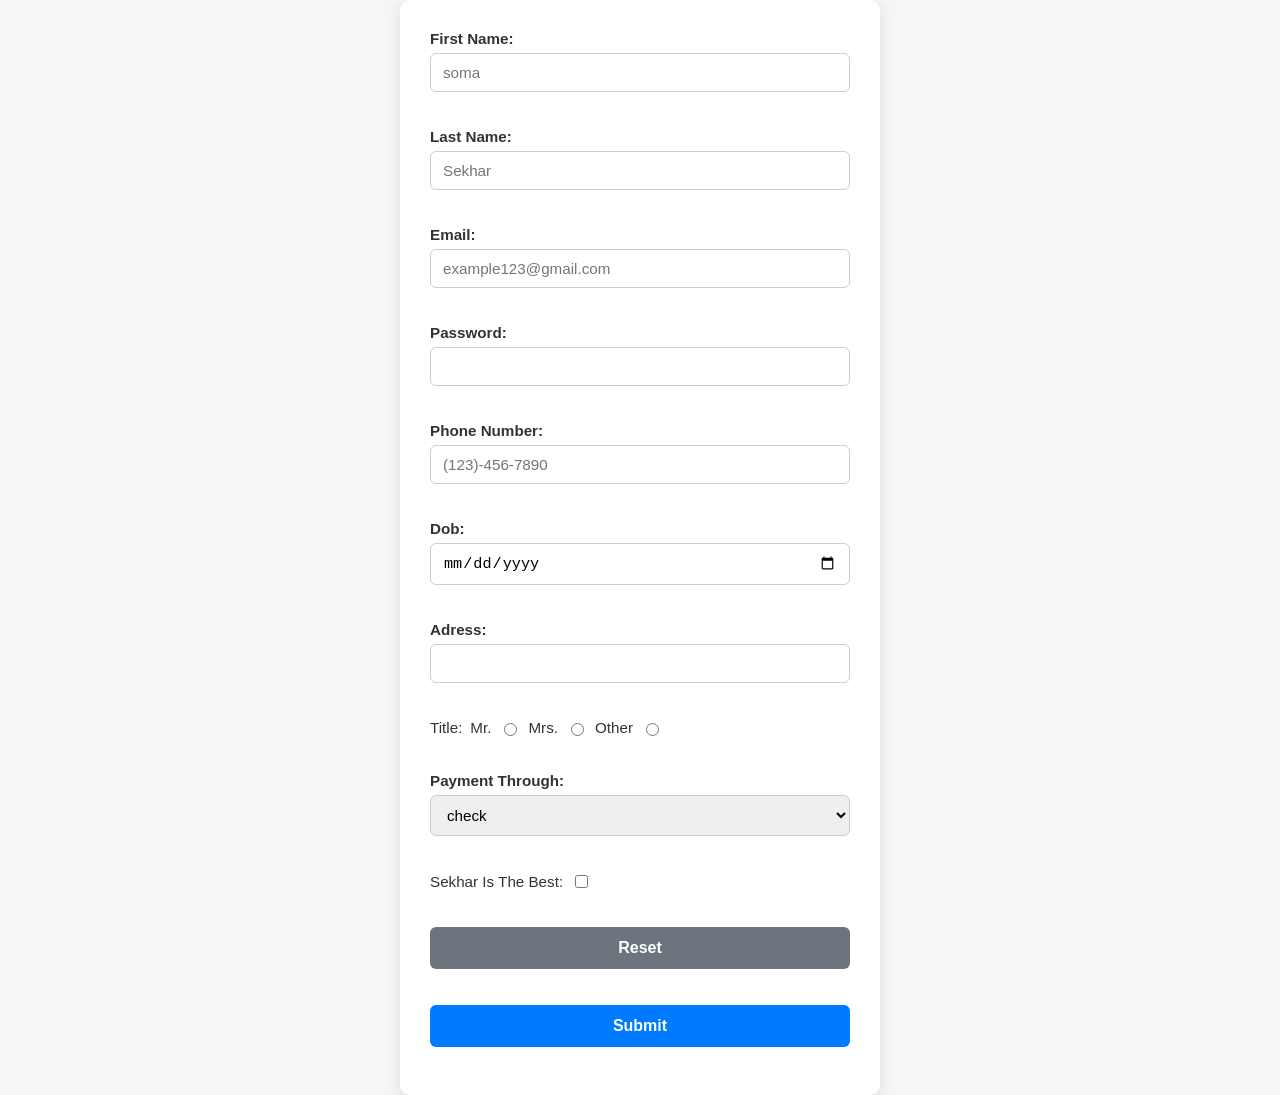
==== index.html @ 059b7fbb "Add files via upload" ====
<!DOCTYPE html>
<html>
<head>
    <title>My first website</title>
    <link rel="stylesheet" href="stylesheet.css">

</head>
<body>

    <form  method="GET" action="successful.html">

        <div>
            <label for="fname">first name:</label>
            <input type="text" id="fname" name="fname" placeholder="soma" required>
        </div>

        <br>

        <div>
            <label for="lname">last name:</label>
            <input type="text" id="lname" name="lname" placeholder="Sekhar" required>
        </div>

        <br>

         <div>
            <label for="email">email:</label>
            <input type="email" id="email" name="email" placeholder="example123@gmail.com">
        </div>

        <br>
        <div>
            <label for="pass">password:</label>
            <input type="password" id="pass" name="pass" maxlength="12" required>
        </div>

        <br>

     

        <div>
            <label for="phone">phone number:</label>
            <input type="tel" id="phone" name="phone" placeholder="(123)-456-7890">
        </div>

        <br>

        <div>
            <label for="bdate">dob:</label>
            <input type="date" id="bdate" name="bdate">
        </div>

        <br>

        <div>
            <label for="quantity">adress:</label>
            <input type="number" id="quantity" name="quantity" min="0" max="99000" value="">
        </div>

        <br>

        <div>
            <label for="title">title:</label>

            <label for="Mr.">Mr.</label>
            <input type="radio" id="Mr." name="title" value="Mr.">

            <label for="Mrs.">Mrs.</label>
            <input type="radio" id="Mrs." name="title" value="Mrs.">

            <label for="PhD.">other</label>
            <input type="radio" id="PhD." name="title" value="PhD.">
        </div>

        <br>

        <div>
            <label for="payment">payment through:</label>
            <select id="payment" name="payment">
                <option value="visa">check</option>
                <option value="mastercard">cash </option>
                <option value="giftcard">google pay</option>
            </select>
        </div>

        <br>

        <div>
            <label for="subscribe">sekhar is the best:</label>
            <input type="checkbox" id="subscribe" name="subscribe">
        </div>

        <br>

        <div>
            <input type="reset">
        </div>

        <br>

        <div>
            <input type="submit">
        </div>

    </form>

</body>
</html>
---- stylesheet.css ----
/* Reset and center the form on the page */
body {
    font-family: 'Segoe UI', Tahoma, Geneva, Verdana, sans-serif;
    background-color: #f4f7f6;
    display: flex;
    justify-content: center;
    align-items: center;
    min-height: 100vh;
    margin: 0;
}

/* Card layout for the form */
form {
    background-color: #ffffff;
    padding: 30px;
    border-radius: 10px;
    box-shadow: 0 4px 15px rgba(0, 0, 0, 0.1);
    width: 100%;
    max-width: 420px;
}

/* Container spacing (replaces the need for <br> tags) */
form > div {
    margin-bottom: 18px;
    display: flex;
    flex-direction: column;
}

/* General label styling */
label {
    font-weight: 600;
    margin-bottom: 6px;
    color: #333333;
    text-transform: capitalize;
    font-size: 0.95rem;
}

/* Input fields and Select dropdown styling */
input[type="text"],
input[type="email"],
input[type="password"],
input[type="tel"],
input[type="date"],
input[type="number"],
select {
    padding: 10px 12px;
    border: 1px solid #ccc;
    border-radius: 6px;
    font-size: 0.95rem;
    outline: none;
    transition: border-color 0.2s ease, box-shadow 0.2s ease;
}

/* Highlight input field when active */
input[type="text"]:focus,
input[type="email"]:focus,
input[type="password"]:focus,
input[type="tel"]:focus,
input[type="date"]:focus,
input[type="number"]:focus,
select:focus {
    border-color: #007bff;
    box-shadow: 0 0 5px rgba(0, 123, 255, 0.25);
}

/* Radio buttons and Checkbox alignment */
form > div:has(input[type="radio"]),
form > div:has(input[type="checkbox"]) {
    flex-direction: row;
    align-items: center;
    gap: 8px;
    flex-wrap: wrap;
}

form > div:has(input[type="radio"]) label,
form > div:has(input[type="checkbox"]) label {
    margin-bottom: 0;
    font-weight: normal;
}

/* Submit and Reset Buttons */
input[type="submit"],
input[type="reset"] {
    padding: 12px;
    border: none;
    border-radius: 6px;
    font-size: 1rem;
    font-weight: bold;
    cursor: pointer;
    transition: background-color 0.2s ease;
}

input[type="submit"] {
    background-color: #007bff;
    color: #ffffff;
}

input[type="submit"]:hover {
    background-color: #0056b3;
}

input[type="reset"] {
    background-color: #6c757d;
    color: #ffffff;
}

input[type="reset"]:hover {
    background-color: #5a6268;
}
/* Success Container Card */
.profile-card {
    background-color: #ffffff;
    padding: 30px;
    border-radius: 12px;
    box-shadow: 0 4px 15px rgba(0, 0, 0, 0.1);
    width: 100%;
    max-width: 420px;
    text-align: center;
}

/* Image Container & Frame Styling */
.image-container {
    width: 100%;
    max-width: 320px;
    height: 380px;
    margin: 0 auto 20px auto;
    border-radius: 10px;
    overflow: hidden;
    box-shadow: 0 4px 12px rgba(0, 0, 0, 0.15);
    border: 3px solid #007bff;
}

/* Image Fit and Aspect Ratio */
.profile-img {
    width: 100%;
    height: 100%;
    object-fit: cover;
    object-position: center top;
    display: block;
}

/* Success Page Heading & Text */
.profile-card h1 {
    color: #333333;
    font-size: 1.6rem;
    margin-bottom: 8px;
}

.profile-card p {
    color: #666666;
    font-size: 1rem;
    margin-bottom: 24px;
}

/* Back Button */
.btn-back {
    display: inline-block;
    padding: 10px 24px;
    background-color: #007bff;
    color: #ffffff;
    text-decoration: none;
    border-radius: 6px;
    font-weight: bold;
    transition: background-color 0.2s ease;
}

.btn-back:hover {
    background-color: #0056b3;
}
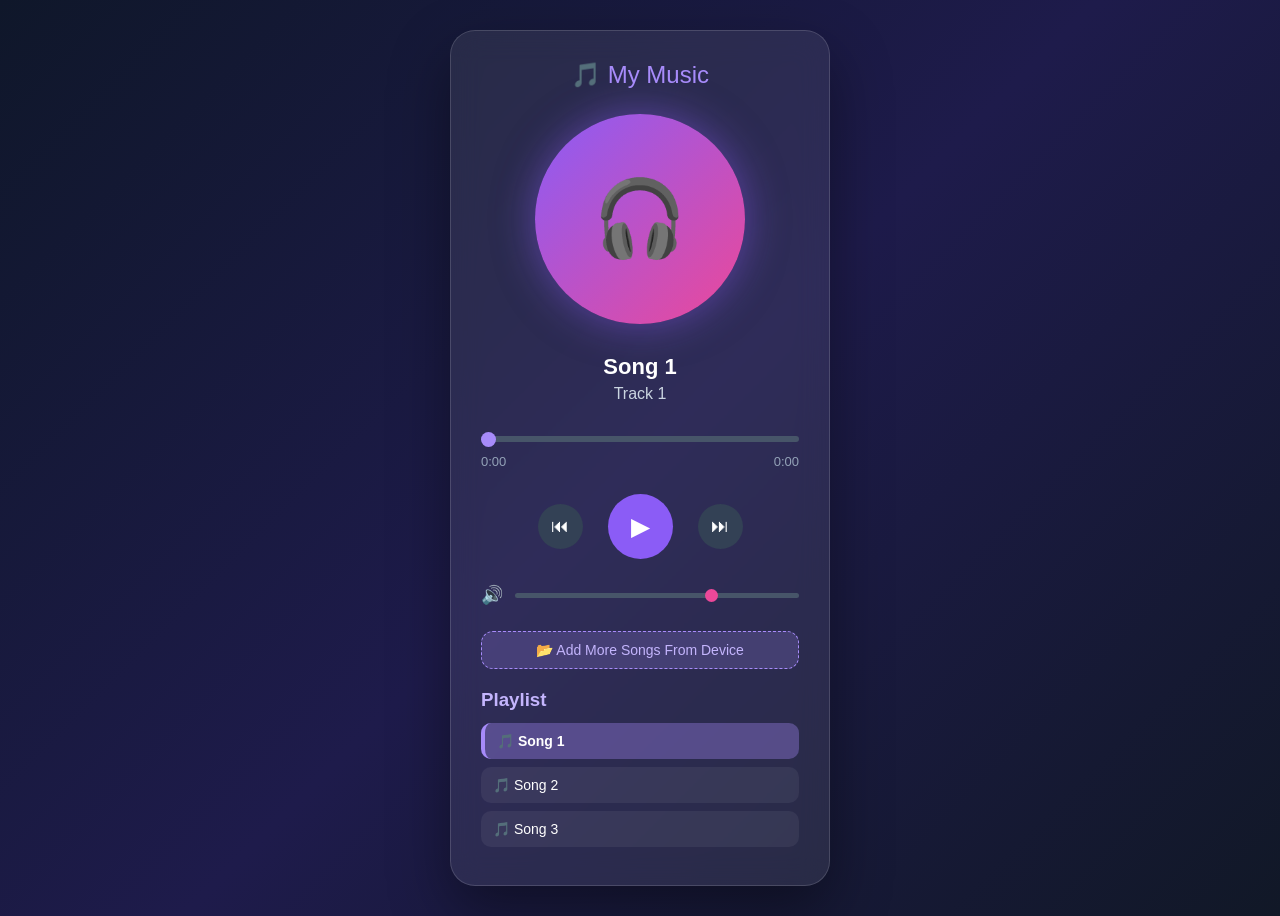
==== commit 11639d8a: "Add files via upload" ====
--- a/index.html
+++ b/index.html
@@ -1,108 +1,493 @@
 <!DOCTYPE html>
-<html>
+<html lang="en">
+
 <head>
-    <title>My first website</title>
-    <link rel="stylesheet" href="stylesheet.css">
-
+    <meta charset="UTF-8">
+    <meta name="viewport" content="width=device-width, initial-scale=1.0">
+    <title>My Music Player</title>
+
+    <style>
+        /* =========================
+           BASIC
+        ========================= */
+        * {
+            margin: 0;
+            padding: 0;
+            box-sizing: border-box;
+        }
+
+        body {
+            min-height: 100vh;
+            font-family: Arial, sans-serif;
+            background: linear-gradient(135deg, #0f172a, #1e1b4b, #111827);
+            color: white;
+            display: flex;
+            justify-content: center;
+            align-items: center;
+            padding: 30px;
+        }
+
+        /* =========================
+           MUSIC PLAYER
+        ========================= */
+        .player {
+            width: 380px;
+            padding: 30px;
+            background: rgba(255, 255, 255, 0.08);
+            border: 1px solid rgba(255, 255, 255, 0.15);
+            border-radius: 25px;
+            backdrop-filter: blur(15px);
+            box-shadow: 0 25px 60px rgba(0, 0, 0, 0.4);
+            text-align: center;
+            animation: appear 1s ease;
+        }
+
+        /* =========================
+           TITLE
+        ========================= */
+        .title {
+            font-size: 24px;
+            margin-bottom: 25px;
+        }
+
+        .title span {
+            color: #a78bfa;
+        }
+
+        /* =========================
+           ALBUM ART
+        ========================= */
+        .album {
+            width: 210px;
+            height: 210px;
+            margin: auto;
+            border-radius: 50%;
+            background: linear-gradient(135deg, #8b5cf6, #ec4899);
+            display: flex;
+            justify-content: center;
+            align-items: center;
+            font-size: 75px;
+            box-shadow: 0 0 40px rgba(139, 92, 246, 0.5);
+            animation: rotate 8s linear infinite;
+            animation-play-state: paused;
+        }
+
+        .album.playing {
+            animation-play-state: running;
+        }
+
+        /* =========================
+           SONG DETAILS
+        ========================= */
+        .song-name {
+            font-size: 22px;
+            margin-top: 30px;
+            word-break: break-word;
+        }
+
+        .artist {
+            color: #cbd5e1;
+            margin-top: 5px;
+        }
+
+        /* =========================
+           PROGRESS BAR
+        ========================= */
+        .progress-area {
+            margin-top: 25px;
+        }
+
+        .progress {
+            width: 100%;
+            height: 6px;
+            appearance: none;
+            background: #475569;
+            border-radius: 10px;
+            cursor: pointer;
+        }
+
+        .progress::-webkit-slider-thumb {
+            appearance: none;
+            width: 15px;
+            height: 15px;
+            border-radius: 50%;
+            background: #a78bfa;
+            cursor: pointer;
+        }
+
+        .time {
+            display: flex;
+            justify-content: space-between;
+            margin-top: 8px;
+            color: #94a3b8;
+            font-size: 13px;
+        }
+
+        /* =========================
+           CONTROLS
+        ========================= */
+        .controls {
+            display: flex;
+            justify-content: center;
+            align-items: center;
+            gap: 25px;
+            margin-top: 25px;
+        }
+
+        .control {
+            width: 45px;
+            height: 45px;
+            border: none;
+            border-radius: 50%;
+            background: #334155;
+            color: white;
+            font-size: 18px;
+            cursor: pointer;
+            transition: 0.3s;
+        }
+
+        .control:hover {
+            transform: scale(1.15);
+            background: #8b5cf6;
+        }
+
+        .play {
+            width: 65px;
+            height: 65px;
+            font-size: 25px;
+            background: #8b5cf6;
+        }
+
+        .play:hover {
+            background: #a78bfa;
+            box-shadow: 0 0 25px rgba(167, 139, 250, 0.6);
+        }
+
+        /* =========================
+           VOLUME
+        ========================= */
+        .volume {
+            margin-top: 25px;
+            display: flex;
+            align-items: center;
+            gap: 12px;
+        }
+
+        .volume span {
+            font-size: 18px;
+        }
+
+        .volume input {
+            width: 100%;
+            appearance: none;
+            height: 5px;
+            background: #475569;
+            border-radius: 10px;
+        }
+
+        .volume input::-webkit-slider-thumb {
+            appearance: none;
+            width: 13px;
+            height: 13px;
+            border-radius: 50%;
+            background: #ec4899;
+        }
+
+        /* =========================
+           FILE INPUT BUTTON
+        ========================= */
+        .upload-btn {
+            display: block;
+            width: 100%;
+            margin-top: 25px;
+            padding: 10px;
+            background: rgba(167, 139, 250, 0.2);
+            border: 1px dashed #a78bfa;
+            border-radius: 12px;
+            color: #c4b5fd;
+            font-size: 14px;
+            cursor: pointer;
+            transition: 0.3s;
+        }
+
+        .upload-btn:hover {
+            background: rgba(167, 139, 250, 0.35);
+            color: white;
+        }
+
+        #fileInput {
+            display: none;
+        }
+
+        /* =========================
+           PLAYLIST
+        ========================= */
+        .playlist {
+            margin-top: 20px;
+            text-align: left;
+            max-height: 180px;
+            overflow-y: auto;
+        }
+
+        .playlist h3 {
+            margin-bottom: 12px;
+            color: #c4b5fd;
+        }
+
+        .song {
+            padding: 10px 12px;
+            margin-bottom: 8px;
+            border-radius: 10px;
+            background: rgba(255, 255, 255, 0.06);
+            cursor: pointer;
+            transition: 0.3s;
+            font-size: 14px;
+            white-space: nowrap;
+            overflow: hidden;
+            text-overflow: ellipsis;
+        }
+
+        .song:hover {
+            background: rgba(167, 139, 250, 0.2);
+            transform: translateX(6px);
+        }
+
+        .song.active {
+            background: rgba(167, 139, 250, 0.35);
+            font-weight: bold;
+            border-left: 4px solid #a78bfa;
+        }
+
+        /* =========================
+           ANIMATIONS
+        ========================= */
+        @keyframes rotate {
+            from { transform: rotate(0deg); }
+            to { transform: rotate(360deg); }
+        }
+
+        @keyframes appear {
+            from {
+                opacity: 0;
+                transform: translateY(40px);
+            }
+            to {
+                opacity: 1;
+                transform: translateY(0);
+            }
+        }
+
+        /* =========================
+           RESPONSIVE
+        ========================= */
+        @media (max-width: 500px) {
+            body { padding: 15px; }
+            .player { width: 100%; padding: 25px 20px; }
+            .album { width: 180px; height: 180px; font-size: 60px; }
+            .controls { gap: 15px; }
+        }
+    </style>
 </head>
+
 <body>
 
-    <form  method="GET" action="successful.html">
-
-        <div>
-            <label for="fname">first name:</label>
-            <input type="text" id="fname" name="fname" placeholder="soma" required>
+    <audio id="audio"></audio>
+
+    <div class="player">
+
+        <div class="title">
+            🎵 <span>My Music</span>
         </div>
 
-        <br>
-
-        <div>
-            <label for="lname">last name:</label>
-            <input type="text" id="lname" name="lname" placeholder="Sekhar" required>
+        <div class="album" id="albumArt">🎧</div>
+
+        <h2 class="song-name" id="songTitle">Song 1</h2>
+        <p class="artist" id="artistName">Track 1</p>
+
+        <div class="progress-area">
+            <input type="range" class="progress" id="progress" min="0" max="100" value="0">
+            <div class="time">
+                <span id="currentTime">0:00</span>
+                <span id="duration">0:00</span>
+            </div>
         </div>
 
-        <br>
-
-         <div>
-            <label for="email">email:</label>
-            <input type="email" id="email" name="email" placeholder="example123@gmail.com">
+        <div class="controls">
+            <button class="control" id="prevBtn">⏮</button>
+            <button class="control play" id="playBtn">▶</button>
+            <button class="control" id="nextBtn">⏭</button>
         </div>
 
-        <br>
-        <div>
-            <label for="pass">password:</label>
-            <input type="password" id="pass" name="pass" maxlength="12" required>
+        <div class="volume">
+            <span>🔊</span>
+            <input type="range" id="volumeSlider" min="0" max="100" value="70">
         </div>
 
-        <br>
-
-     
-
-        <div>
-            <label for="phone">phone number:</label>
-            <input type="tel" id="phone" name="phone" placeholder="(123)-456-7890">
+        <!-- FILE INPUT FOR EXTRA SONGS -->
+        <label for="fileInput" class="upload-btn">
+            📂 Add More Songs From Device
+        </label>
+        <input type="file" id="fileInput" accept="audio/*" multiple>
+
+        <div class="playlist">
+            <h3>Playlist</h3>
+            <div id="playlistContainer"></div>
         </div>
 
-        <br>
-
-        <div>
-            <label for="bdate">dob:</label>
-            <input type="date" id="bdate" name="bdate">
-        </div>
-
-        <br>
-
-        <div>
-            <label for="quantity">adress:</label>
-            <input type="number" id="quantity" name="quantity" min="0" max="99000" value="">
-        </div>
-
-        <br>
-
-        <div>
-            <label for="title">title:</label>
-
-            <label for="Mr.">Mr.</label>
-            <input type="radio" id="Mr." name="title" value="Mr.">
-
-            <label for="Mrs.">Mrs.</label>
-            <input type="radio" id="Mrs." name="title" value="Mrs.">
-
-            <label for="PhD.">other</label>
-            <input type="radio" id="PhD." name="title" value="PhD.">
-        </div>
-
-        <br>
-
-        <div>
-            <label for="payment">payment through:</label>
-            <select id="payment" name="payment">
-                <option value="visa">check</option>
-                <option value="mastercard">cash </option>
-                <option value="giftcard">google pay</option>
-            </select>
-        </div>
-
-        <br>
-
-        <div>
-            <label for="subscribe">sekhar is the best:</label>
-            <input type="checkbox" id="subscribe" name="subscribe">
-        </div>
-
-        <br>
-
-        <div>
-            <input type="reset">
-        </div>
-
-        <br>
-
-        <div>
-            <input type="submit">
-        </div>
-
-    </form>
+    </div>
+
+    <script>
+        // Configured directly with song1.mp3, song2.mp3, and song3.mp3
+        let playlist = [
+            {
+                title: "Song 1",
+                artist: "Track 1",
+                src: "song1.mp3"
+            },
+            {
+                title: "Song 2",
+                artist: "Track 2",
+                src: "song2.mp3"
+            },
+            {
+                title: "Song 3",
+                artist: "Track 3",
+                src: "song3.mp3"
+            }
+        ];
+
+        let currentTrack = 0;
+        let isPlaying = false;
+
+        const audio = document.getElementById("audio");
+        const playBtn = document.getElementById("playBtn");
+        const prevBtn = document.getElementById("prevBtn");
+        const nextBtn = document.getElementById("nextBtn");
+        const progress = document.getElementById("progress");
+        const currentTimeEl = document.getElementById("currentTime");
+        const durationEl = document.getElementById("duration");
+        const volumeSlider = document.getElementById("volumeSlider");
+        const songTitle = document.getElementById("songTitle");
+        const artistName = document.getElementById("artistName");
+        const albumArt = document.getElementById("albumArt");
+        const fileInput = document.getElementById("fileInput");
+        const playlistContainer = document.getElementById("playlistContainer");
+
+        // Load the initial playlist on page setup
+        window.addEventListener("DOMContentLoaded", () => {
+            renderPlaylist();
+            loadSong(0);
+        });
+
+        // Handle additional file imports dynamically
+        fileInput.addEventListener("change", (e) => {
+            const files = Array.from(e.target.files);
+
+            files.forEach((file) => {
+                const songUrl = URL.createObjectURL(file);
+                const cleanName = file.name.replace(/\.[^/.]+$/, "");
+
+                playlist.push({
+                    title: cleanName,
+                    artist: "Local Track",
+                    src: songUrl
+                });
+            });
+
+            renderPlaylist();
+        });
+
+        function renderPlaylist() {
+            playlistContainer.innerHTML = "";
+            playlist.forEach((song, idx) => {
+                const songDiv = document.createElement("div");
+                songDiv.className = `song ${idx === currentTrack ? 'active' : ''}`;
+                songDiv.innerText = `🎵 ${song.title}`;
+                songDiv.addEventListener("click", () => {
+                    loadSong(idx);
+                    audio.play();
+                });
+                playlistContainer.appendChild(songDiv);
+            });
+        }
+
+        function loadSong(index) {
+            if (playlist.length === 0) return;
+            currentTrack = index;
+            audio.src = playlist[index].src;
+            songTitle.innerText = playlist[index].title;
+            artistName.innerText = playlist[index].artist;
+
+            renderPlaylist();
+        }
+
+        function togglePlay() {
+            if (playlist.length === 0) return;
+            if (isPlaying) {
+                audio.pause();
+            } else {
+                audio.play();
+            }
+        }
+
+        playBtn.addEventListener("click", togglePlay);
+
+        audio.addEventListener("play", () => {
+            isPlaying = true;
+            playBtn.innerText = "⏸";
+            albumArt.classList.add("playing");
+        });
+
+        audio.addEventListener("pause", () => {
+            isPlaying = false;
+            playBtn.innerText = "▶";
+            albumArt.classList.remove("playing");
+        });
+
+        audio.addEventListener("timeupdate", () => {
+            if (audio.duration) {
+                progress.value = (audio.currentTime / audio.duration) * 100;
+                currentTimeEl.innerText = formatTime(audio.currentTime);
+                durationEl.innerText = formatTime(audio.duration);
+            }
+        });
+
+        progress.addEventListener("input", () => {
+            if (audio.duration) {
+                audio.currentTime = (progress.value / 100) * audio.duration;
+            }
+        });
+
+        volumeSlider.addEventListener("input", (e) => {
+            audio.volume = e.target.value / 100;
+        });
+
+        prevBtn.addEventListener("click", () => {
+            if (playlist.length === 0) return;
+            currentTrack = (currentTrack - 1 + playlist.length) % playlist.length;
+            loadSong(currentTrack);
+            audio.play();
+        });
+
+        nextBtn.addEventListener("click", () => {
+            if (playlist.length === 0) return;
+            currentTrack = (currentTrack + 1) % playlist.length;
+            loadSong(currentTrack);
+            audio.play();
+        });
+
+        audio.addEventListener("ended", () => {
+            nextBtn.click();
+        });
+
+        function formatTime(seconds) {
+            const mins = Math.floor(seconds / 60);
+            const secs = Math.floor(seconds % 60);
+            return `${mins}:${secs < 10 ? "0" : ""}${secs}`;
+        }
+
+        audio.volume = volumeSlider.value / 100;
+    </script>
 
 </body>
 </html>
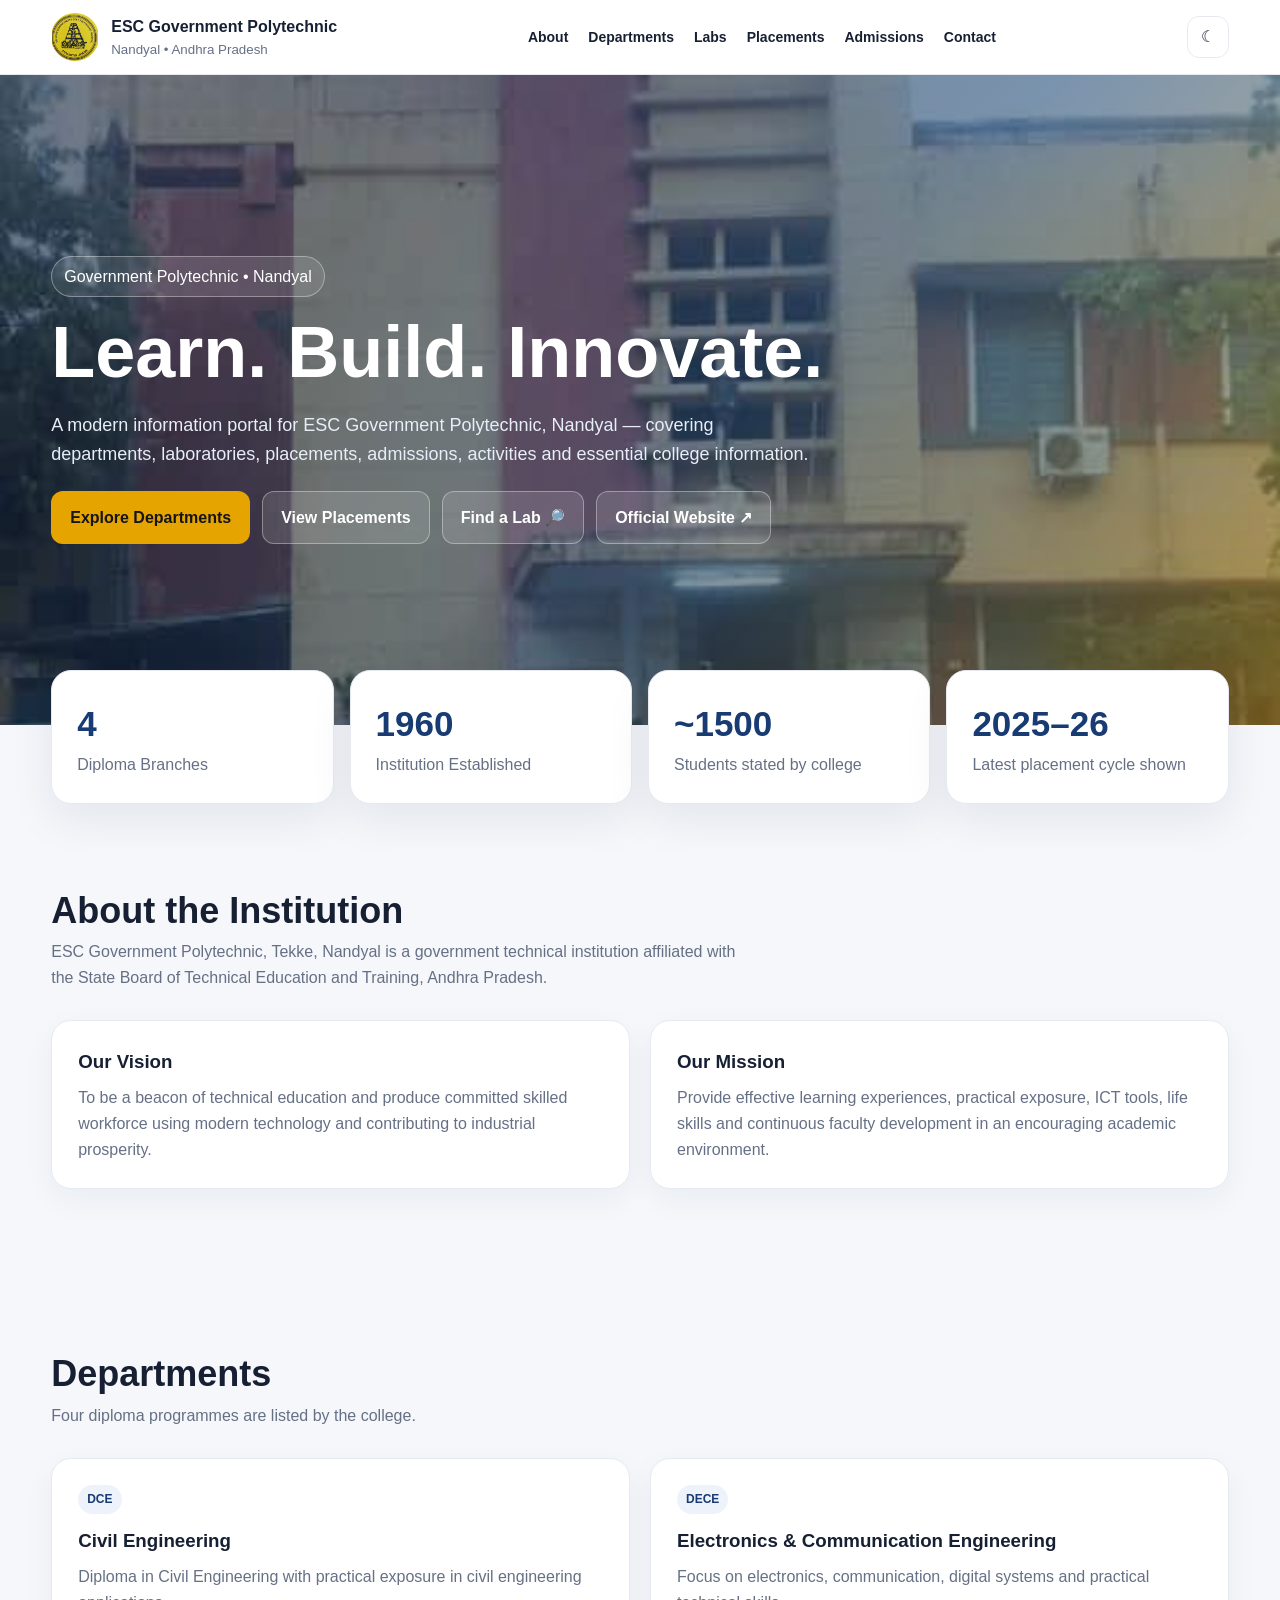
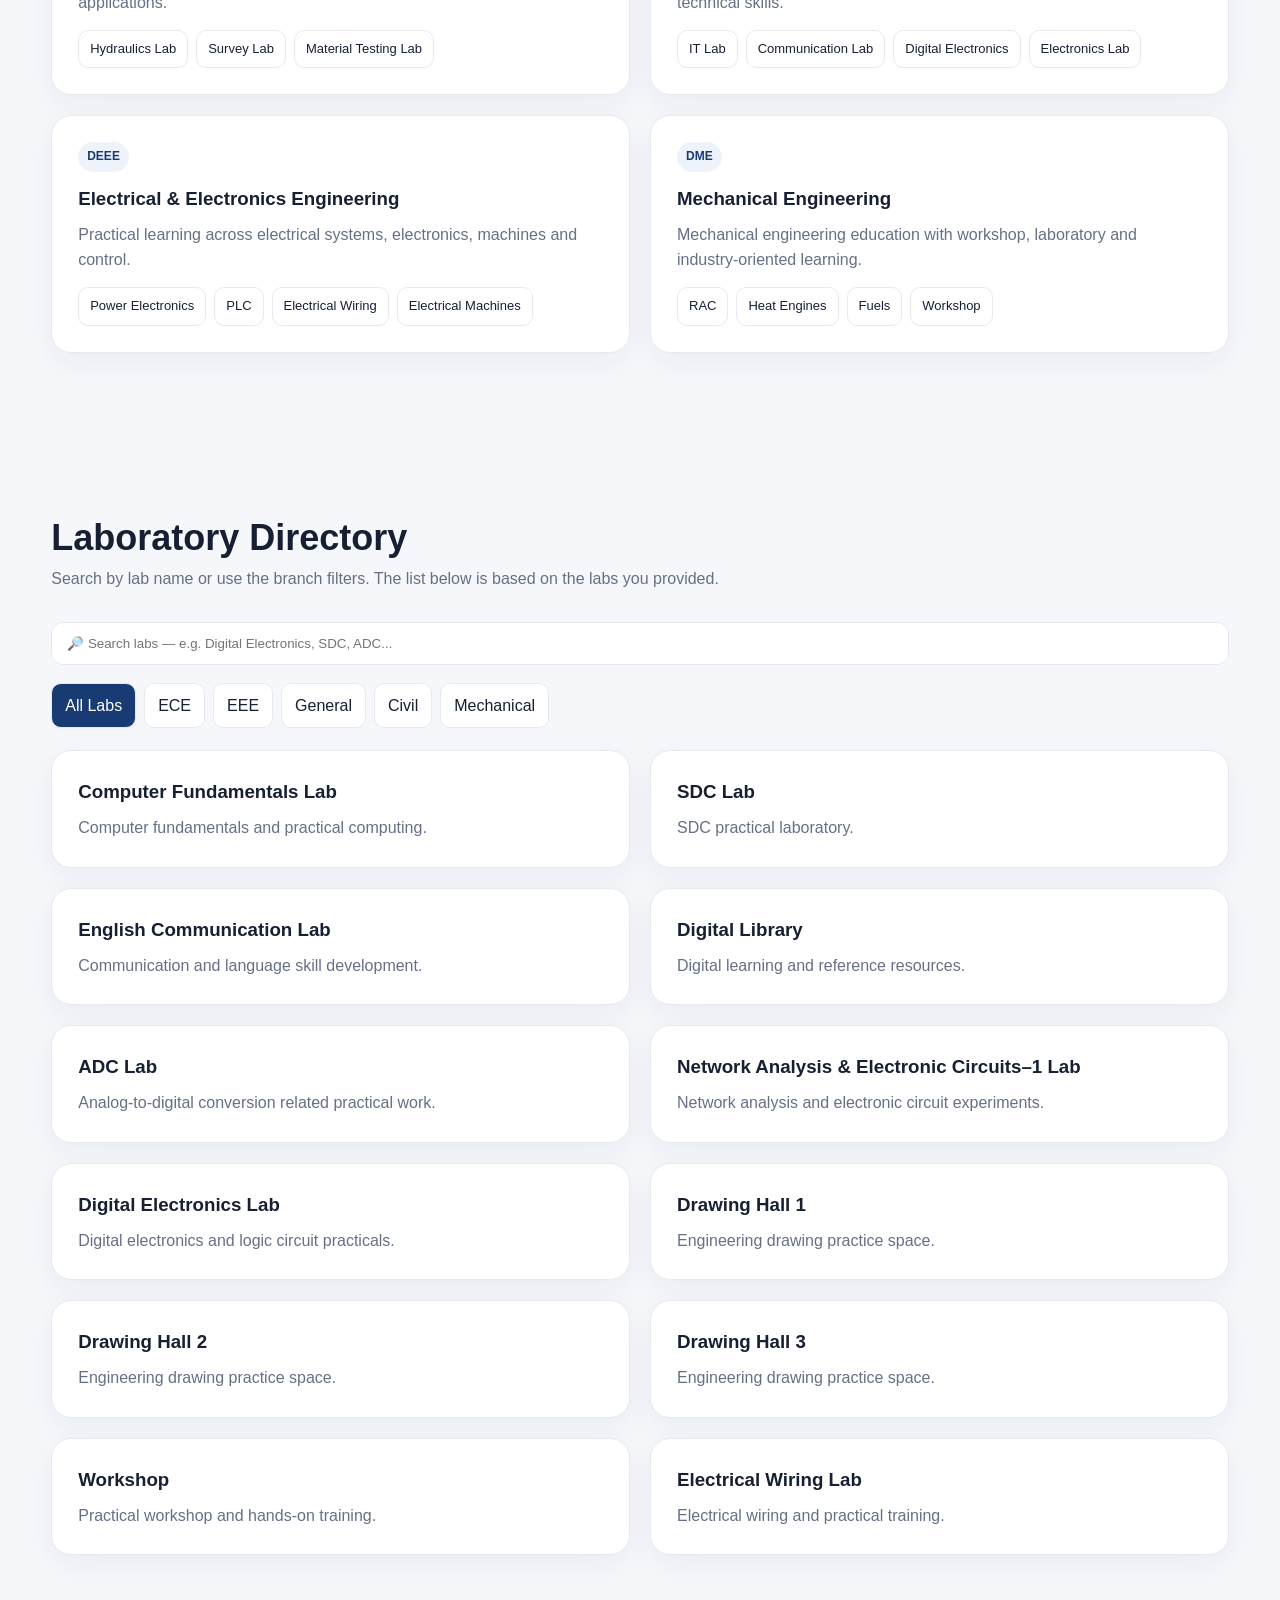
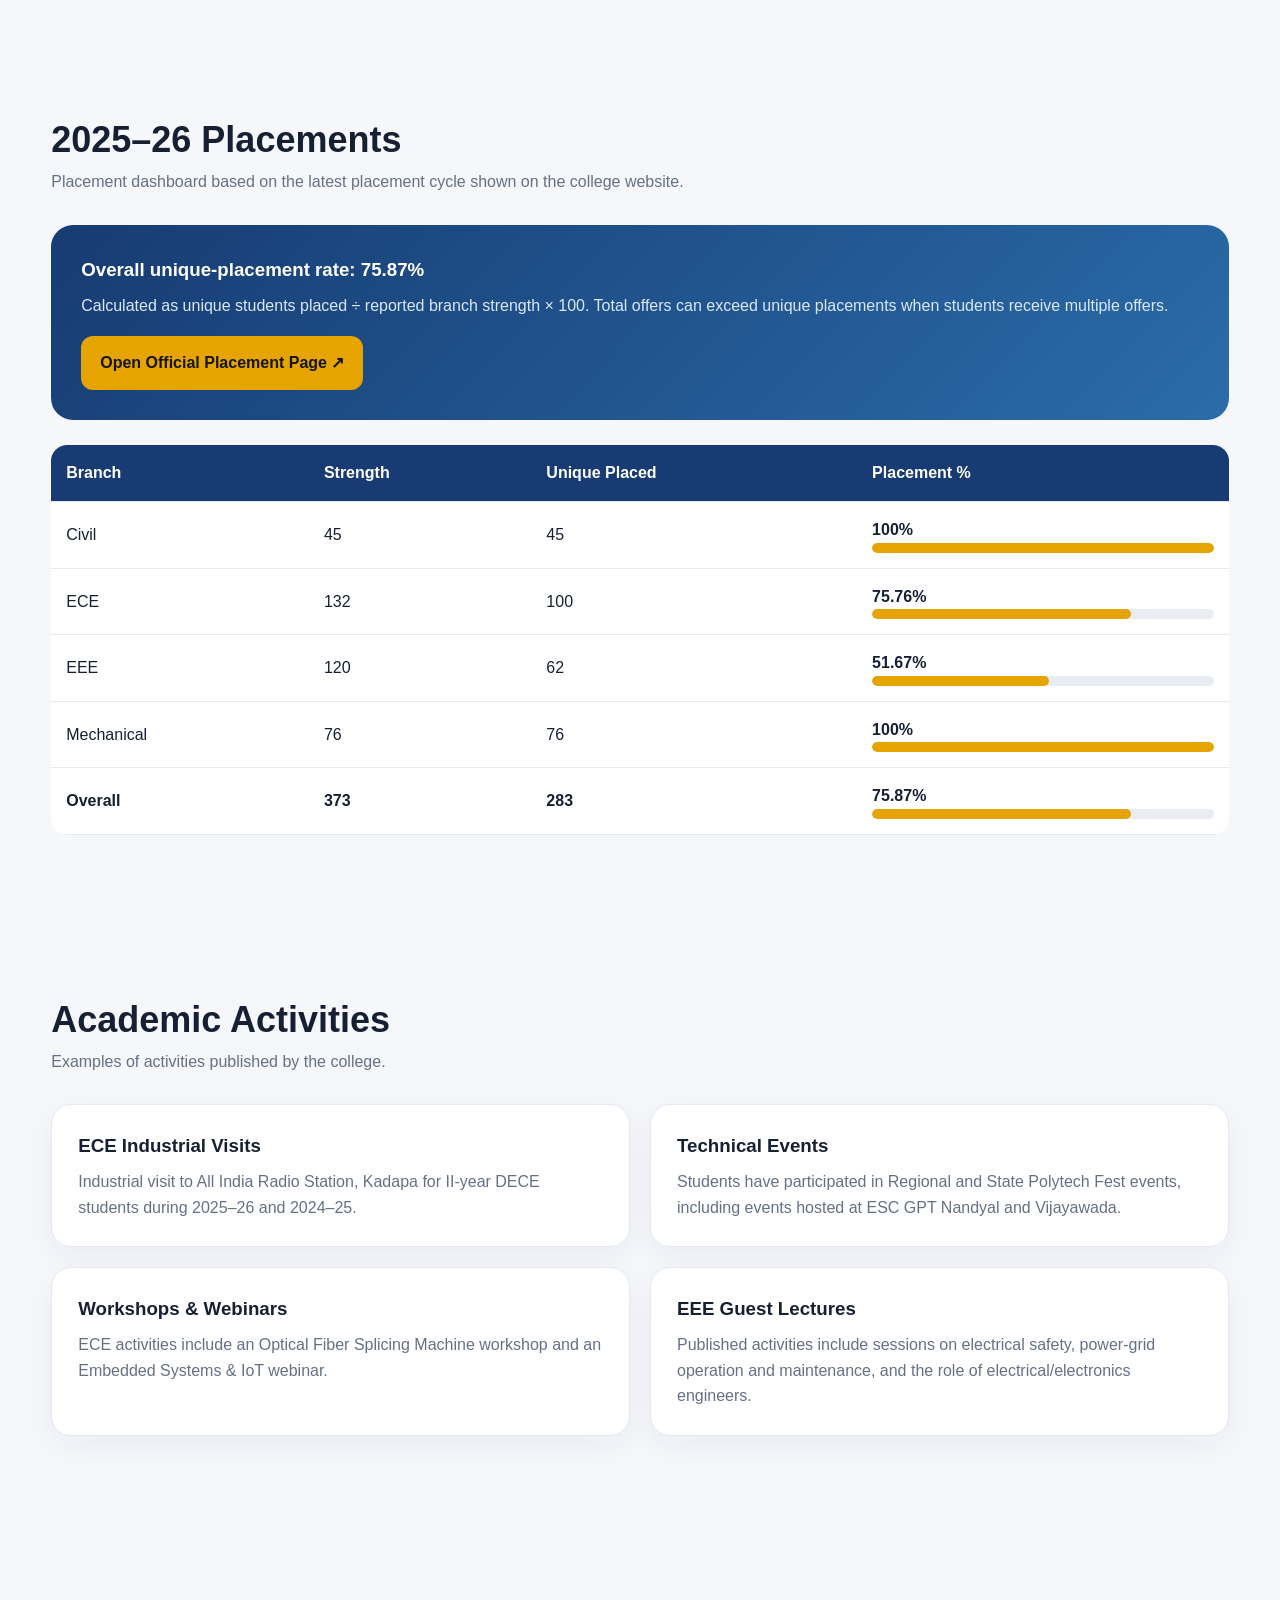
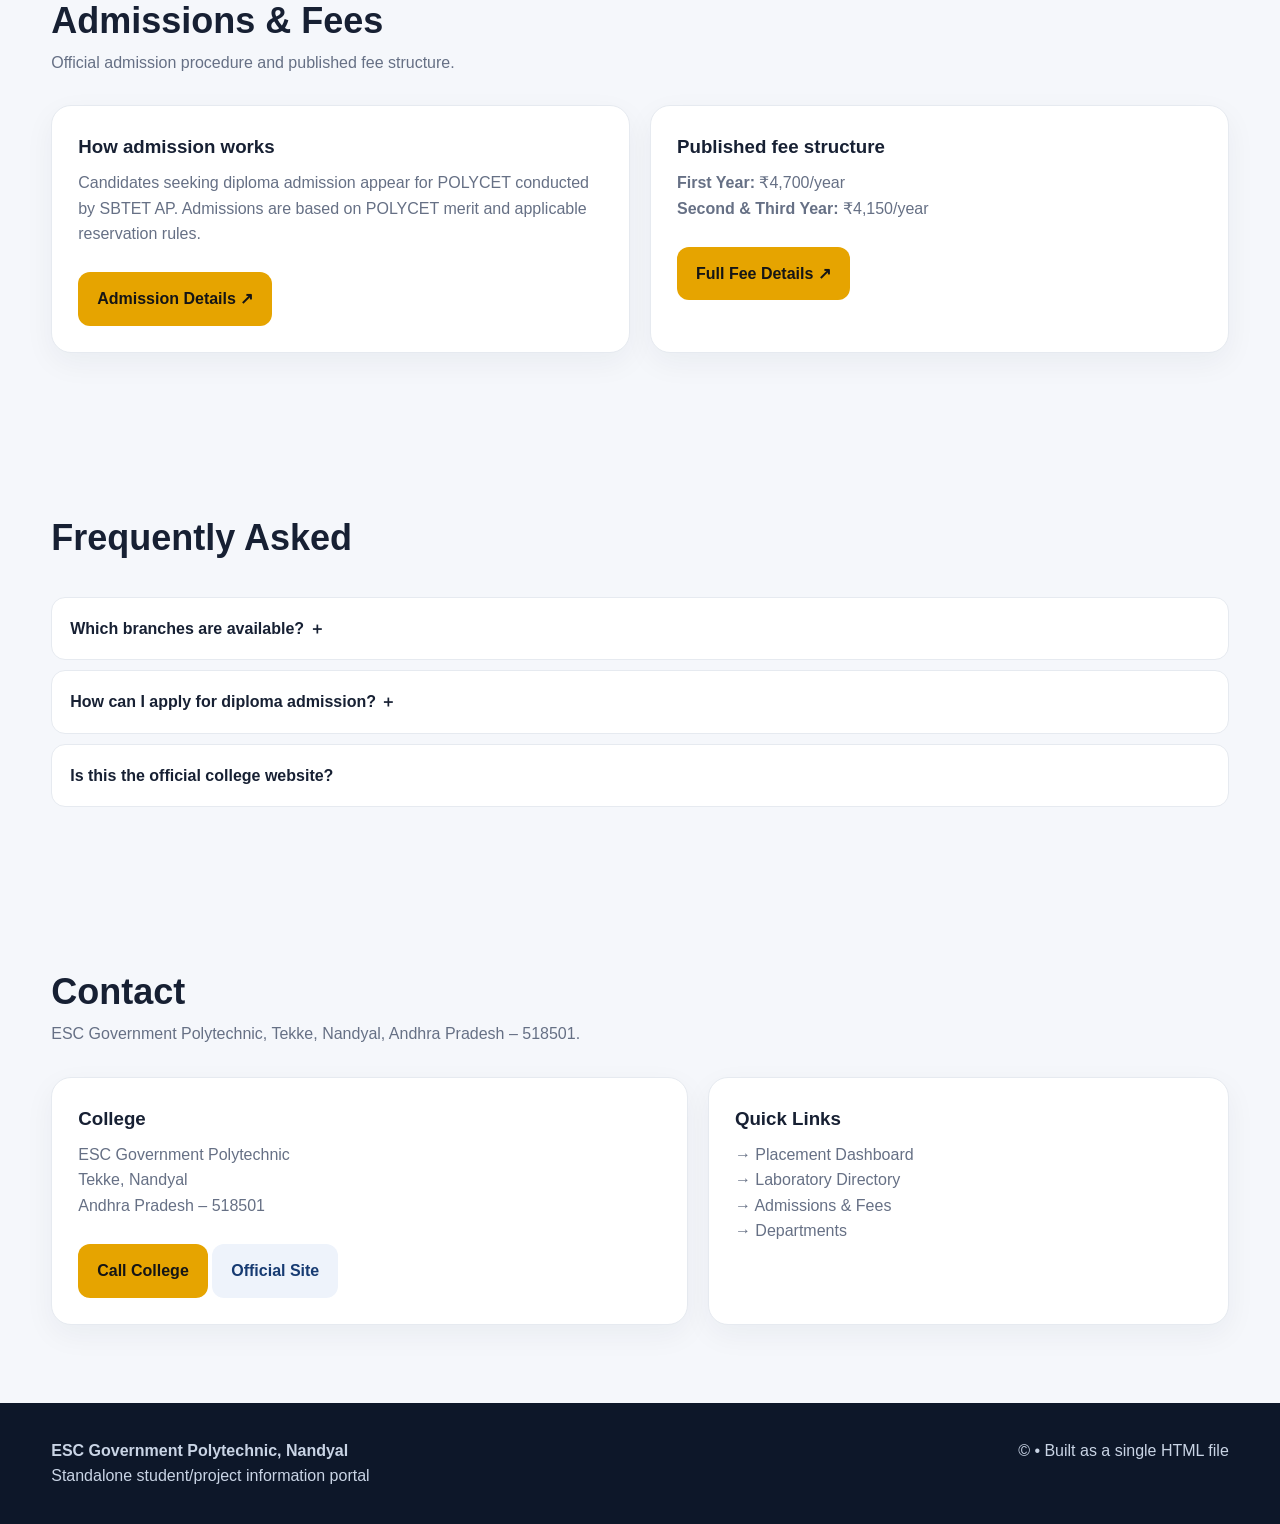
==== commit 58d71a11: "Add files via upload" ====
--- a/index.html
+++ b/index.html
@@ -1,493 +1,346 @@
 <!DOCTYPE html>
 <html lang="en">
-
 <head>
-    <meta charset="UTF-8">
-    <meta name="viewport" content="width=device-width, initial-scale=1.0">
-    <title>My Music Player</title>
-
-    <style>
-        /* =========================
-           BASIC
-        ========================= */
-        * {
-            margin: 0;
-            padding: 0;
-            box-sizing: border-box;
-        }
-
-        body {
-            min-height: 100vh;
-            font-family: Arial, sans-serif;
-            background: linear-gradient(135deg, #0f172a, #1e1b4b, #111827);
-            color: white;
-            display: flex;
-            justify-content: center;
-            align-items: center;
-            padding: 30px;
-        }
-
-        /* =========================
-           MUSIC PLAYER
-        ========================= */
-        .player {
-            width: 380px;
-            padding: 30px;
-            background: rgba(255, 255, 255, 0.08);
-            border: 1px solid rgba(255, 255, 255, 0.15);
-            border-radius: 25px;
-            backdrop-filter: blur(15px);
-            box-shadow: 0 25px 60px rgba(0, 0, 0, 0.4);
-            text-align: center;
-            animation: appear 1s ease;
-        }
-
-        /* =========================
-           TITLE
-        ========================= */
-        .title {
-            font-size: 24px;
-            margin-bottom: 25px;
-        }
-
-        .title span {
-            color: #a78bfa;
-        }
-
-        /* =========================
-           ALBUM ART
-        ========================= */
-        .album {
-            width: 210px;
-            height: 210px;
-            margin: auto;
-            border-radius: 50%;
-            background: linear-gradient(135deg, #8b5cf6, #ec4899);
-            display: flex;
-            justify-content: center;
-            align-items: center;
-            font-size: 75px;
-            box-shadow: 0 0 40px rgba(139, 92, 246, 0.5);
-            animation: rotate 8s linear infinite;
-            animation-play-state: paused;
-        }
-
-        .album.playing {
-            animation-play-state: running;
-        }
-
-        /* =========================
-           SONG DETAILS
-        ========================= */
-        .song-name {
-            font-size: 22px;
-            margin-top: 30px;
-            word-break: break-word;
-        }
-
-        .artist {
-            color: #cbd5e1;
-            margin-top: 5px;
-        }
-
-        /* =========================
-           PROGRESS BAR
-        ========================= */
-        .progress-area {
-            margin-top: 25px;
-        }
-
-        .progress {
-            width: 100%;
-            height: 6px;
-            appearance: none;
-            background: #475569;
-            border-radius: 10px;
-            cursor: pointer;
-        }
-
-        .progress::-webkit-slider-thumb {
-            appearance: none;
-            width: 15px;
-            height: 15px;
-            border-radius: 50%;
-            background: #a78bfa;
-            cursor: pointer;
-        }
-
-        .time {
-            display: flex;
-            justify-content: space-between;
-            margin-top: 8px;
-            color: #94a3b8;
-            font-size: 13px;
-        }
-
-        /* =========================
-           CONTROLS
-        ========================= */
-        .controls {
-            display: flex;
-            justify-content: center;
-            align-items: center;
-            gap: 25px;
-            margin-top: 25px;
-        }
-
-        .control {
-            width: 45px;
-            height: 45px;
-            border: none;
-            border-radius: 50%;
-            background: #334155;
-            color: white;
-            font-size: 18px;
-            cursor: pointer;
-            transition: 0.3s;
-        }
-
-        .control:hover {
-            transform: scale(1.15);
-            background: #8b5cf6;
-        }
-
-        .play {
-            width: 65px;
-            height: 65px;
-            font-size: 25px;
-            background: #8b5cf6;
-        }
-
-        .play:hover {
-            background: #a78bfa;
-            box-shadow: 0 0 25px rgba(167, 139, 250, 0.6);
-        }
-
-        /* =========================
-           VOLUME
-        ========================= */
-        .volume {
-            margin-top: 25px;
-            display: flex;
-            align-items: center;
-            gap: 12px;
-        }
-
-        .volume span {
-            font-size: 18px;
-        }
-
-        .volume input {
-            width: 100%;
-            appearance: none;
-            height: 5px;
-            background: #475569;
-            border-radius: 10px;
-        }
-
-        .volume input::-webkit-slider-thumb {
-            appearance: none;
-            width: 13px;
-            height: 13px;
-            border-radius: 50%;
-            background: #ec4899;
-        }
-
-        /* =========================
-           FILE INPUT BUTTON
-        ========================= */
-        .upload-btn {
-            display: block;
-            width: 100%;
-            margin-top: 25px;
-            padding: 10px;
-            background: rgba(167, 139, 250, 0.2);
-            border: 1px dashed #a78bfa;
-            border-radius: 12px;
-            color: #c4b5fd;
-            font-size: 14px;
-            cursor: pointer;
-            transition: 0.3s;
-        }
-
-        .upload-btn:hover {
-            background: rgba(167, 139, 250, 0.35);
-            color: white;
-        }
-
-        #fileInput {
-            display: none;
-        }
-
-        /* =========================
-           PLAYLIST
-        ========================= */
-        .playlist {
-            margin-top: 20px;
-            text-align: left;
-            max-height: 180px;
-            overflow-y: auto;
-        }
-
-        .playlist h3 {
-            margin-bottom: 12px;
-            color: #c4b5fd;
-        }
-
-        .song {
-            padding: 10px 12px;
-            margin-bottom: 8px;
-            border-radius: 10px;
-            background: rgba(255, 255, 255, 0.06);
-            cursor: pointer;
-            transition: 0.3s;
-            font-size: 14px;
-            white-space: nowrap;
-            overflow: hidden;
-            text-overflow: ellipsis;
-        }
-
-        .song:hover {
-            background: rgba(167, 139, 250, 0.2);
-            transform: translateX(6px);
-        }
-
-        .song.active {
-            background: rgba(167, 139, 250, 0.35);
-            font-weight: bold;
-            border-left: 4px solid #a78bfa;
-        }
-
-        /* =========================
-           ANIMATIONS
-        ========================= */
-        @keyframes rotate {
-            from { transform: rotate(0deg); }
-            to { transform: rotate(360deg); }
-        }
-
-        @keyframes appear {
-            from {
-                opacity: 0;
-                transform: translateY(40px);
-            }
-            to {
-                opacity: 1;
-                transform: translateY(0);
-            }
-        }
-
-        /* =========================
-           RESPONSIVE
-        ========================= */
-        @media (max-width: 500px) {
-            body { padding: 15px; }
-            .player { width: 100%; padding: 25px 20px; }
-            .album { width: 180px; height: 180px; font-size: 60px; }
-            .controls { gap: 15px; }
-        }
-    </style>
+<meta charset="UTF-8">
+<meta name="viewport" content="width=device-width, initial-scale=1.0">
+<title>ESC Government Polytechnic, Nandyal</title>
+<meta name="description" content="Professional information portal for ESC Government Polytechnic, Nandyal.">
+<style>
+*{box-sizing:border-box;margin:0;padding:0}
+:root{--bg:#f5f7fb;--card:#fff;--text:#172033;--muted:#667085;--primary:#173b72;--accent:#e6a400;--line:#e6eaf0}
+html{scroll-behavior:smooth}
+body{font-family:Inter,Segoe UI,Arial,sans-serif;background:var(--bg);color:var(--text);line-height:1.6}
+body.dark{--bg:#101522;--card:#182033;--text:#f4f7fb;--muted:#b6c0d1;--line:#2b3549}
+a{color:inherit;text-decoration:none}
+button{font:inherit;cursor:pointer}
+.container{width:min(1180px,92%);margin:auto}
+header{position:sticky;top:0;z-index:50;background:rgba(255,255,255,.92);backdrop-filter:blur(14px);border-bottom:1px solid var(--line)}
+.dark header{background:rgba(16,21,34,.92)}
+.nav{min-height:74px;display:flex;align-items:center;justify-content:space-between;gap:20px}
+.brand{display:flex;align-items:center;gap:12px;font-weight:800}
+.brand img{width:48px;height:48px;object-fit:contain;border-radius:50%}
+.brand small{display:block;color:var(--muted);font-weight:500}
+.navlinks{display:flex;gap:20px;align-items:center}
+.navlinks a{font-weight:650;font-size:14px}
+.navlinks a:hover{color:var(--accent)}
+.actions{display:flex;gap:8px}
+.iconbtn,.menu{border:1px solid var(--line);background:var(--card);color:var(--text);width:42px;height:42px;border-radius:12px}
+.menu{display:none}
+.hero{min-height:650px;display:grid;place-items:center;position:relative;overflow:hidden;background:linear-gradient(135deg,#0d2850,#245a92 55%,#d99c19)}
+.hero:before{content:"";position:absolute;inset:0;background:linear-gradient(90deg,rgba(7,21,43,.88),rgba(7,21,43,.45),rgba(7,21,43,.18))}
+.heroimg{position:absolute;inset:0;width:100%;height:100%;object-fit:cover;opacity:.42}
+.hero .container{position:relative;color:white;padding:90px 0}
+.badge{display:inline-block;padding:7px 12px;border:1px solid rgba(255,255,255,.35);border-radius:999px;background:rgba(255,255,255,.1);margin-bottom:18px}
+h1{font-size:clamp(38px,6vw,72px);line-height:1.03;max-width:850px}
+.hero p{font-size:18px;max-width:760px;margin:22px 0;color:#e8eef8}
+.btns{display:flex;flex-wrap:wrap;gap:12px}
+.btn{padding:13px 18px;border-radius:12px;border:1px solid transparent;font-weight:750;display:inline-block}
+.primary{background:var(--accent);color:#151515}
+.secondary{background:rgba(255,255,255,.12);color:white;border-color:rgba(255,255,255,.35)}
+section{padding:78px 0}
+.sectionhead{display:flex;justify-content:space-between;align-items:end;gap:20px;margin-bottom:30px}
+.sectionhead h2{font-size:36px}
+.sectionhead p{color:var(--muted);max-width:700px}
+.stats{display:grid;grid-template-columns:repeat(4,1fr);gap:16px;margin-top:-55px;position:relative;z-index:2}
+.stat{background:var(--card);border:1px solid var(--line);border-radius:20px;padding:25px;box-shadow:0 15px 45px rgba(15,30,55,.08)}
+.stat strong{font-size:35px;display:block;color:var(--primary)}
+.dark .stat strong{color:#f1c85c}
+.stat span{color:var(--muted)}
+.grid{display:grid;grid-template-columns:repeat(2,1fr);gap:20px}
+.card{background:var(--card);border:1px solid var(--line);border-radius:20px;padding:26px;box-shadow:0 10px 30px rgba(15,30,55,.05)}
+.card h3{margin-bottom:8px}
+.card p,.muted{color:var(--muted)}
+.branch{position:relative;overflow:hidden}
+.branch .tag{display:inline-block;font-size:12px;padding:5px 9px;border-radius:999px;background:#eef3fb;color:var(--primary);font-weight:750;margin-bottom:12px}
+.dark .branch .tag{background:#26344e;color:#dce8ff}
+.labs{display:flex;flex-wrap:wrap;gap:8px;margin-top:14px}
+.lab{border:1px solid var(--line);padding:8px 11px;border-radius:10px;font-size:13px}
+.filters{display:flex;gap:8px;flex-wrap:wrap;margin-bottom:22px}
+.filter{padding:9px 13px;border:1px solid var(--line);background:var(--card);color:var(--text);border-radius:10px}
+.filter.active{background:var(--primary);color:white}
+.placement{overflow:auto}
+table{width:100%;border-collapse:collapse;background:var(--card);border-radius:16px;overflow:hidden}
+th,td{padding:15px;text-align:left;border-bottom:1px solid var(--line)}
+th{background:var(--primary);color:white}
+.bar{height:10px;background:#e9edf3;border-radius:20px;overflow:hidden;min-width:130px}
+.fill{height:100%;background:var(--accent);border-radius:20px}
+.notice{background:linear-gradient(135deg,var(--primary),#2a6ca9);color:white;border-radius:22px;padding:30px}
+.notice p{margin:8px 0 18px;color:#dbe8f7}
+.faq{display:grid;gap:10px}
+.faq button{width:100%;text-align:left;background:var(--card);color:var(--text);border:1px solid var(--line);padding:18px;border-radius:14px;font-weight:750}
+.answer{display:none;padding:0 18px 18px;color:var(--muted);background:var(--card);border:1px solid var(--line);border-top:0;border-radius:0 0 14px 14px}
+.contact{display:grid;grid-template-columns:1.1fr .9fr;gap:20px}
+footer{padding:35px 0;background:#0d1729;color:#c9d4e5}
+.footergrid{display:flex;justify-content:space-between;gap:20px;flex-wrap:wrap}
+.top{position:fixed;right:20px;bottom:20px;width:48px;height:48px;border:0;border-radius:50%;background:var(--accent);font-weight:900;display:none;z-index:40}
+.search{width:100%;padding:13px 15px;border:1px solid var(--line);border-radius:12px;background:var(--card);color:var(--text);margin-bottom:18px}
+@media(max-width:850px){
+.navlinks{display:none;position:absolute;top:74px;left:0;right:0;background:var(--card);padding:18px;flex-direction:column;align-items:flex-start;border-bottom:1px solid var(--line)}
+.navlinks.open{display:flex} .menu{display:block} .stats{grid-template-columns:repeat(2,1fr)} .grid,.contact{grid-template-columns:1fr}
+}
+@media(max-width:520px){.stats{grid-template-columns:1fr}section{padding:58px 0}.sectionhead h2{font-size:29px}.brand div{display:none}}
+</style>
 </head>
-
 <body>
-
-    <audio id="audio"></audio>
-
-    <div class="player">
-
-        <div class="title">
-            🎵 <span>My Music</span>
-        </div>
-
-        <div class="album" id="albumArt">🎧</div>
-
-        <h2 class="song-name" id="songTitle">Song 1</h2>
-        <p class="artist" id="artistName">Track 1</p>
-
-        <div class="progress-area">
-            <input type="range" class="progress" id="progress" min="0" max="100" value="0">
-            <div class="time">
-                <span id="currentTime">0:00</span>
-                <span id="duration">0:00</span>
-            </div>
-        </div>
-
-        <div class="controls">
-            <button class="control" id="prevBtn">⏮</button>
-            <button class="control play" id="playBtn">▶</button>
-            <button class="control" id="nextBtn">⏭</button>
-        </div>
-
-        <div class="volume">
-            <span>🔊</span>
-            <input type="range" id="volumeSlider" min="0" max="100" value="70">
-        </div>
-
-        <!-- FILE INPUT FOR EXTRA SONGS -->
-        <label for="fileInput" class="upload-btn">
-            📂 Add More Songs From Device
-        </label>
-        <input type="file" id="fileInput" accept="audio/*" multiple>
-
-        <div class="playlist">
-            <h3>Playlist</h3>
-            <div id="playlistContainer"></div>
-        </div>
-
-    </div>
-
-    <script>
-        // Configured directly with song1.mp3, song2.mp3, and song3.mp3
-        let playlist = [
-            {
-                title: "Song 1",
-                artist: "Track 1",
-                src: "song1.mp3"
-            },
-            {
-                title: "Song 2",
-                artist: "Track 2",
-                src: "song2.mp3"
-            },
-            {
-                title: "Song 3",
-                artist: "Track 3",
-                src: "song3.mp3"
-            }
-        ];
-
-        let currentTrack = 0;
-        let isPlaying = false;
-
-        const audio = document.getElementById("audio");
-        const playBtn = document.getElementById("playBtn");
-        const prevBtn = document.getElementById("prevBtn");
-        const nextBtn = document.getElementById("nextBtn");
-        const progress = document.getElementById("progress");
-        const currentTimeEl = document.getElementById("currentTime");
-        const durationEl = document.getElementById("duration");
-        const volumeSlider = document.getElementById("volumeSlider");
-        const songTitle = document.getElementById("songTitle");
-        const artistName = document.getElementById("artistName");
-        const albumArt = document.getElementById("albumArt");
-        const fileInput = document.getElementById("fileInput");
-        const playlistContainer = document.getElementById("playlistContainer");
-
-        // Load the initial playlist on page setup
-        window.addEventListener("DOMContentLoaded", () => {
-            renderPlaylist();
-            loadSong(0);
-        });
-
-        // Handle additional file imports dynamically
-        fileInput.addEventListener("change", (e) => {
-            const files = Array.from(e.target.files);
-
-            files.forEach((file) => {
-                const songUrl = URL.createObjectURL(file);
-                const cleanName = file.name.replace(/\.[^/.]+$/, "");
-
-                playlist.push({
-                    title: cleanName,
-                    artist: "Local Track",
-                    src: songUrl
-                });
-            });
-
-            renderPlaylist();
-        });
-
-        function renderPlaylist() {
-            playlistContainer.innerHTML = "";
-            playlist.forEach((song, idx) => {
-                const songDiv = document.createElement("div");
-                songDiv.className = `song ${idx === currentTrack ? 'active' : ''}`;
-                songDiv.innerText = `🎵 ${song.title}`;
-                songDiv.addEventListener("click", () => {
-                    loadSong(idx);
-                    audio.play();
-                });
-                playlistContainer.appendChild(songDiv);
-            });
-        }
-
-        function loadSong(index) {
-            if (playlist.length === 0) return;
-            currentTrack = index;
-            audio.src = playlist[index].src;
-            songTitle.innerText = playlist[index].title;
-            artistName.innerText = playlist[index].artist;
-
-            renderPlaylist();
-        }
-
-        function togglePlay() {
-            if (playlist.length === 0) return;
-            if (isPlaying) {
-                audio.pause();
-            } else {
-                audio.play();
-            }
-        }
-
-        playBtn.addEventListener("click", togglePlay);
-
-        audio.addEventListener("play", () => {
-            isPlaying = true;
-            playBtn.innerText = "⏸";
-            albumArt.classList.add("playing");
-        });
-
-        audio.addEventListener("pause", () => {
-            isPlaying = false;
-            playBtn.innerText = "▶";
-            albumArt.classList.remove("playing");
-        });
-
-        audio.addEventListener("timeupdate", () => {
-            if (audio.duration) {
-                progress.value = (audio.currentTime / audio.duration) * 100;
-                currentTimeEl.innerText = formatTime(audio.currentTime);
-                durationEl.innerText = formatTime(audio.duration);
-            }
-        });
-
-        progress.addEventListener("input", () => {
-            if (audio.duration) {
-                audio.currentTime = (progress.value / 100) * audio.duration;
-            }
-        });
-
-        volumeSlider.addEventListener("input", (e) => {
-            audio.volume = e.target.value / 100;
-        });
-
-        prevBtn.addEventListener("click", () => {
-            if (playlist.length === 0) return;
-            currentTrack = (currentTrack - 1 + playlist.length) % playlist.length;
-            loadSong(currentTrack);
-            audio.play();
-        });
-
-        nextBtn.addEventListener("click", () => {
-            if (playlist.length === 0) return;
-            currentTrack = (currentTrack + 1) % playlist.length;
-            loadSong(currentTrack);
-            audio.play();
-        });
-
-        audio.addEventListener("ended", () => {
-            nextBtn.click();
-        });
-
-        function formatTime(seconds) {
-            const mins = Math.floor(seconds / 60);
-            const secs = Math.floor(seconds % 60);
-            return `${mins}:${secs < 10 ? "0" : ""}${secs}`;
-        }
-
-        audio.volume = volumeSlider.value / 100;
-    </script>
-
+<header>
+<div class="container nav">
+<a class="brand" href="#home">
+<img src="[data-uri]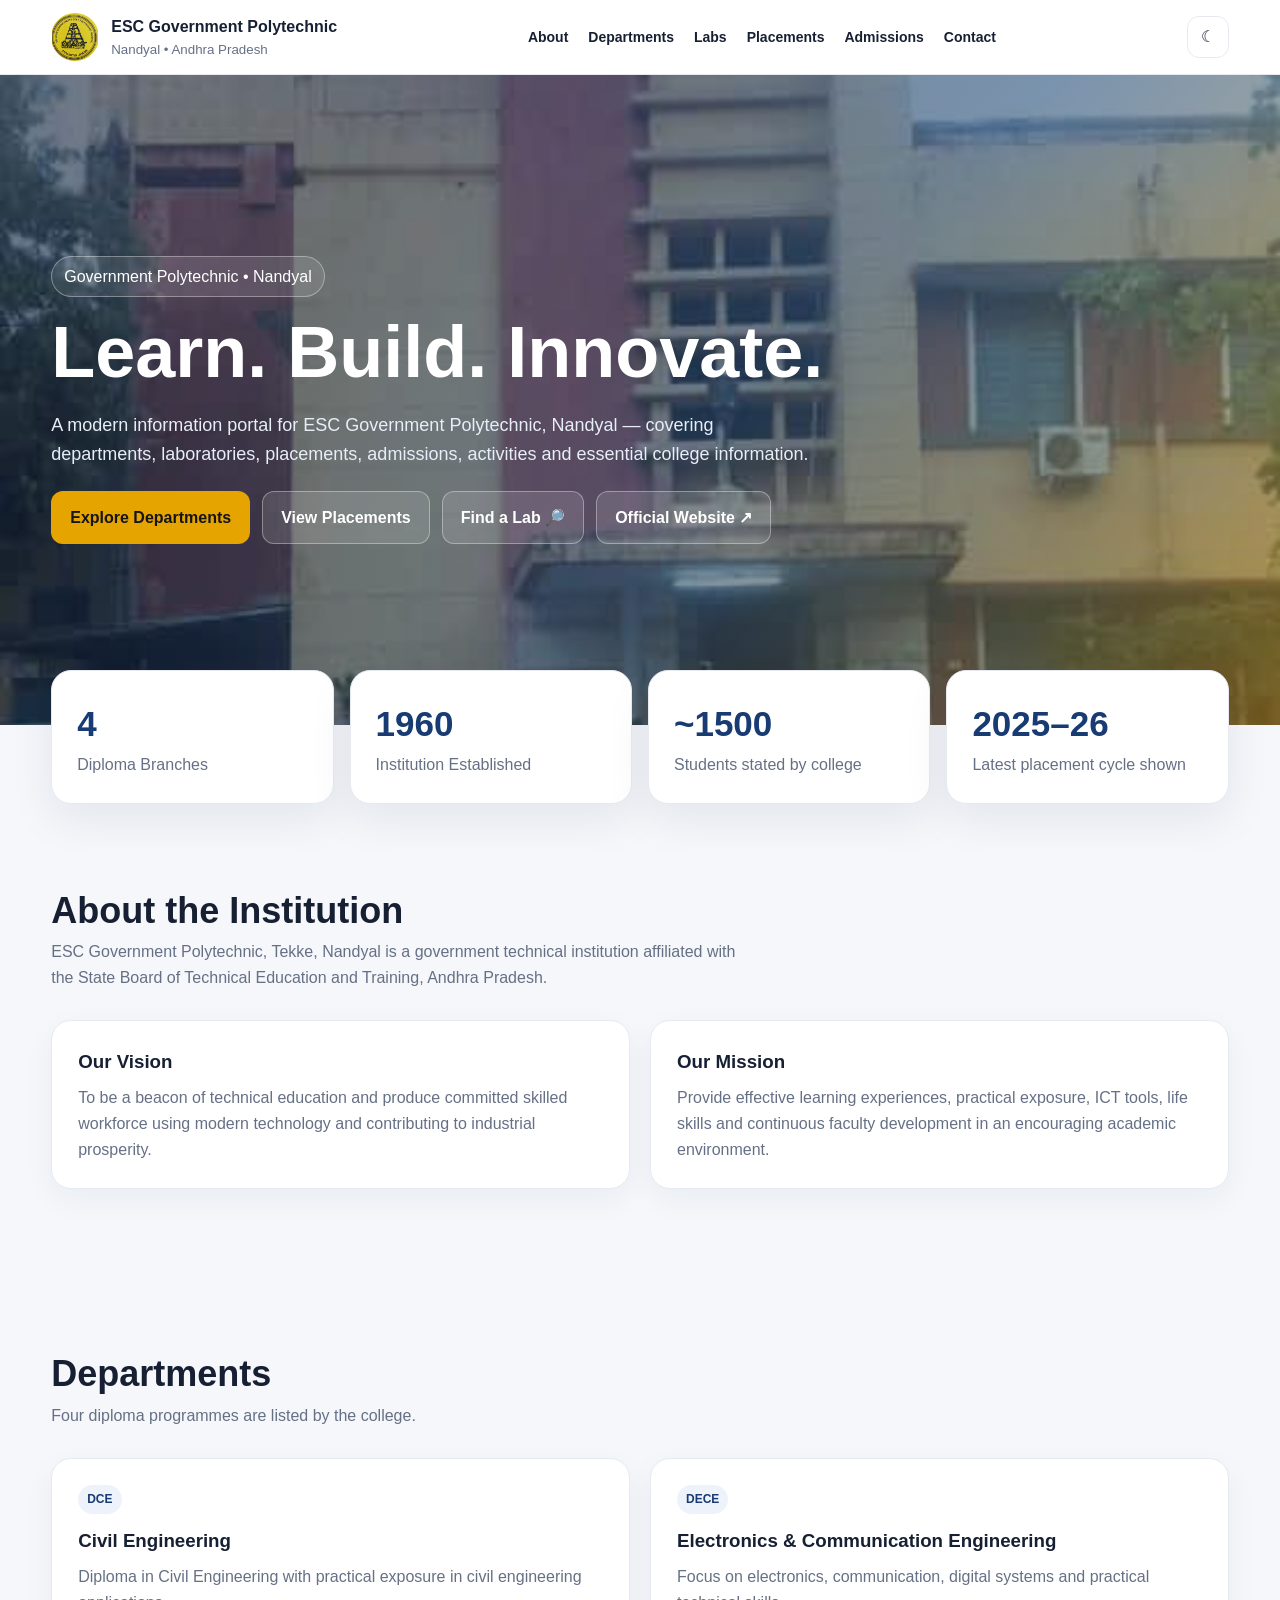
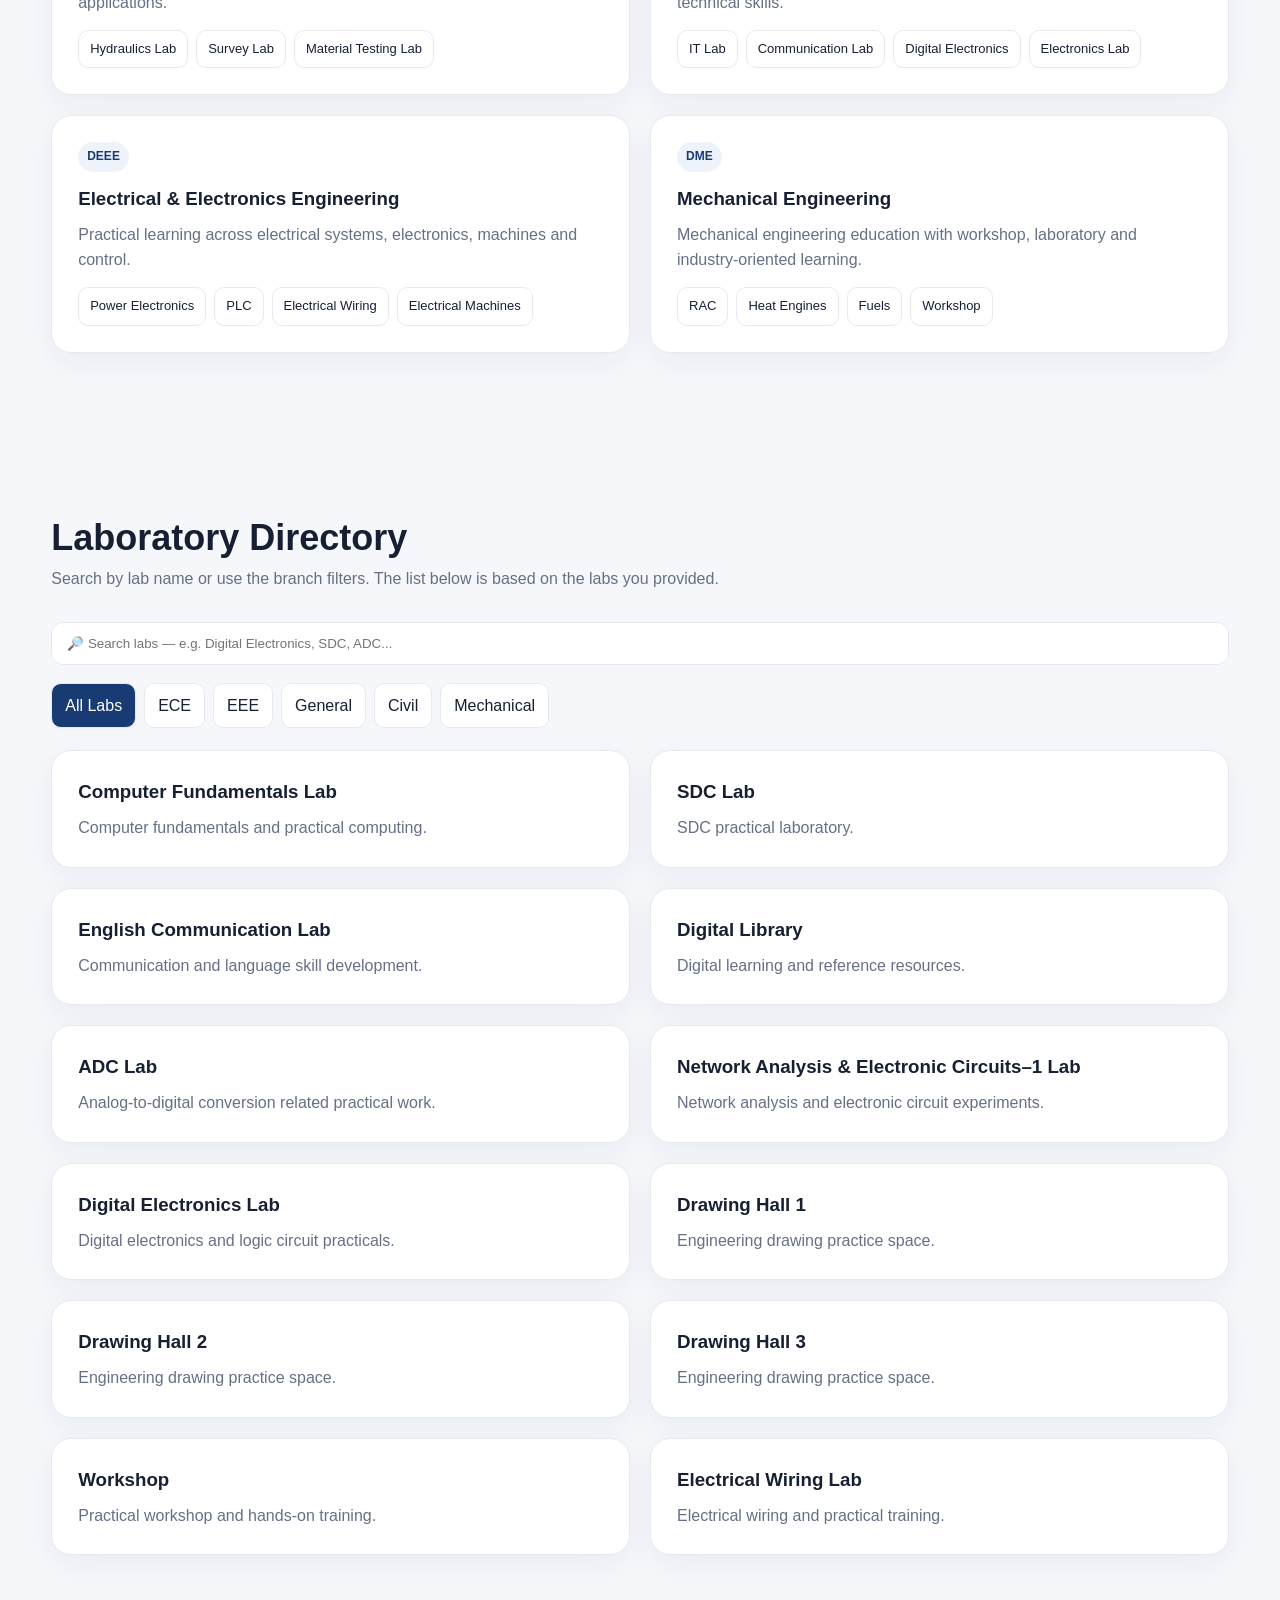
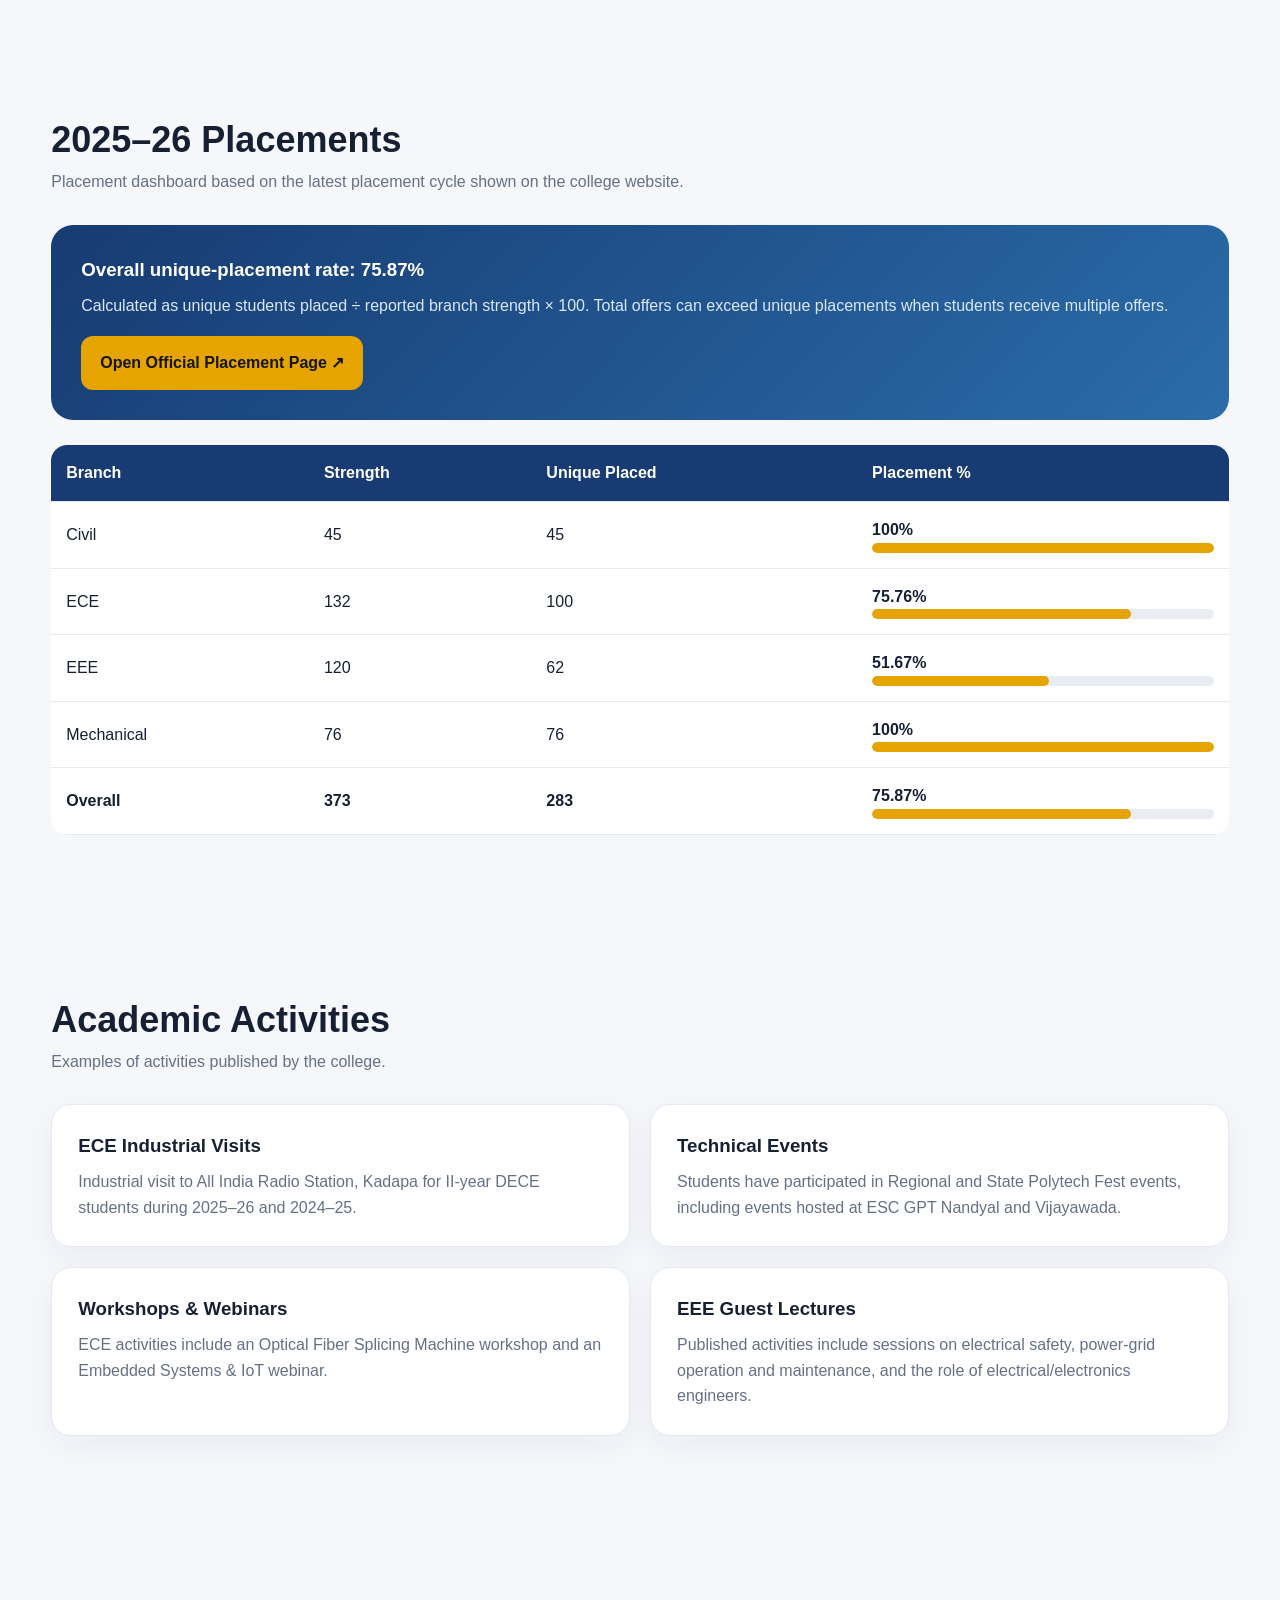
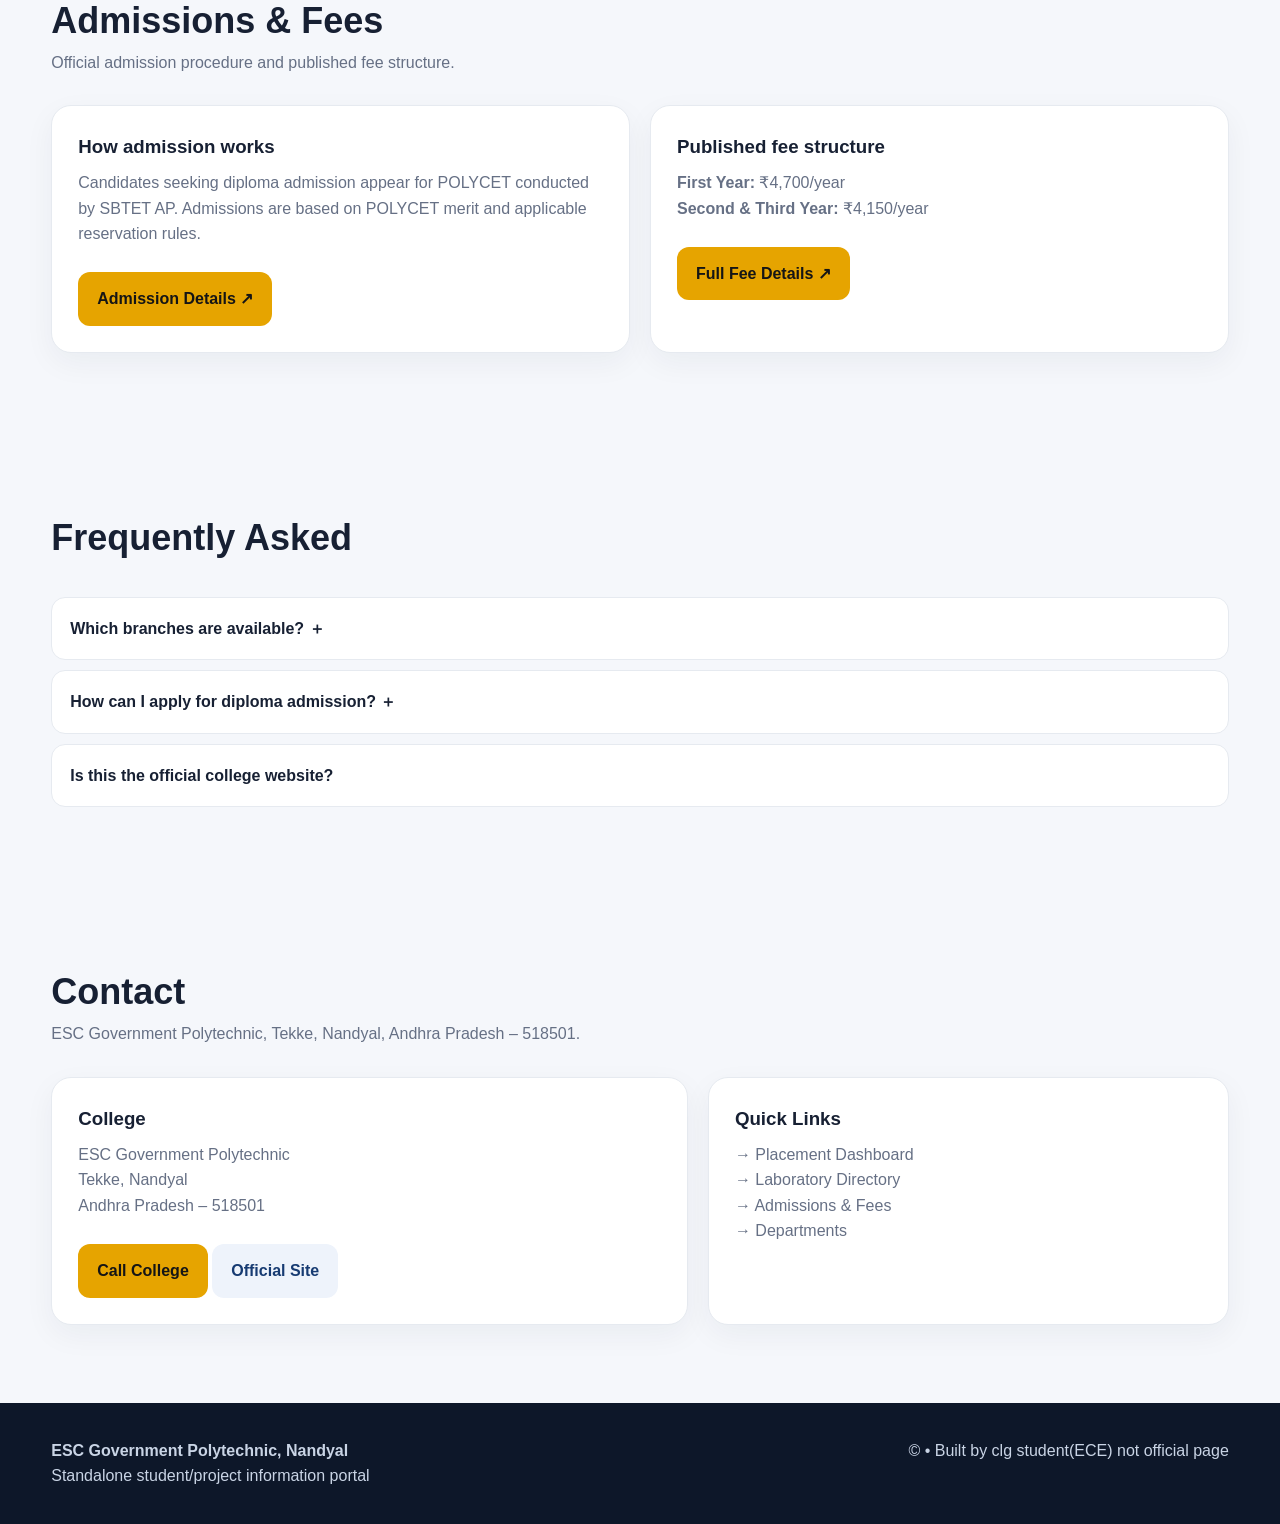
==== commit 0936a5be: "Update index.html" ====
--- a/index.html
+++ b/index.html
@@ -271,7 +271,7 @@
 </section>
 </main>
 
-<footer><div class="container footergrid"><div><b>ESC Government Polytechnic, Nandyal</b><br><span>Standalone student/project information portal</span></div><div>© <span id="year"></span> • Built as a single HTML file</div></div></footer>
+<footer><div class="container footergrid"><div><b>ESC Government Polytechnic, Nandyal</b><br><span>Standalone student/project information portal</span></div><div>© <span id="year"></span> • Built by clg student(ECE) not official page</div></div></footer>
 <button class="top" id="top">↑</button>
 
 <script>
@@ -343,4 +343,4 @@
 document.getElementById('year').textContent=new Date().getFullYear();
 </script>
 </body>
-</html>+</html>
